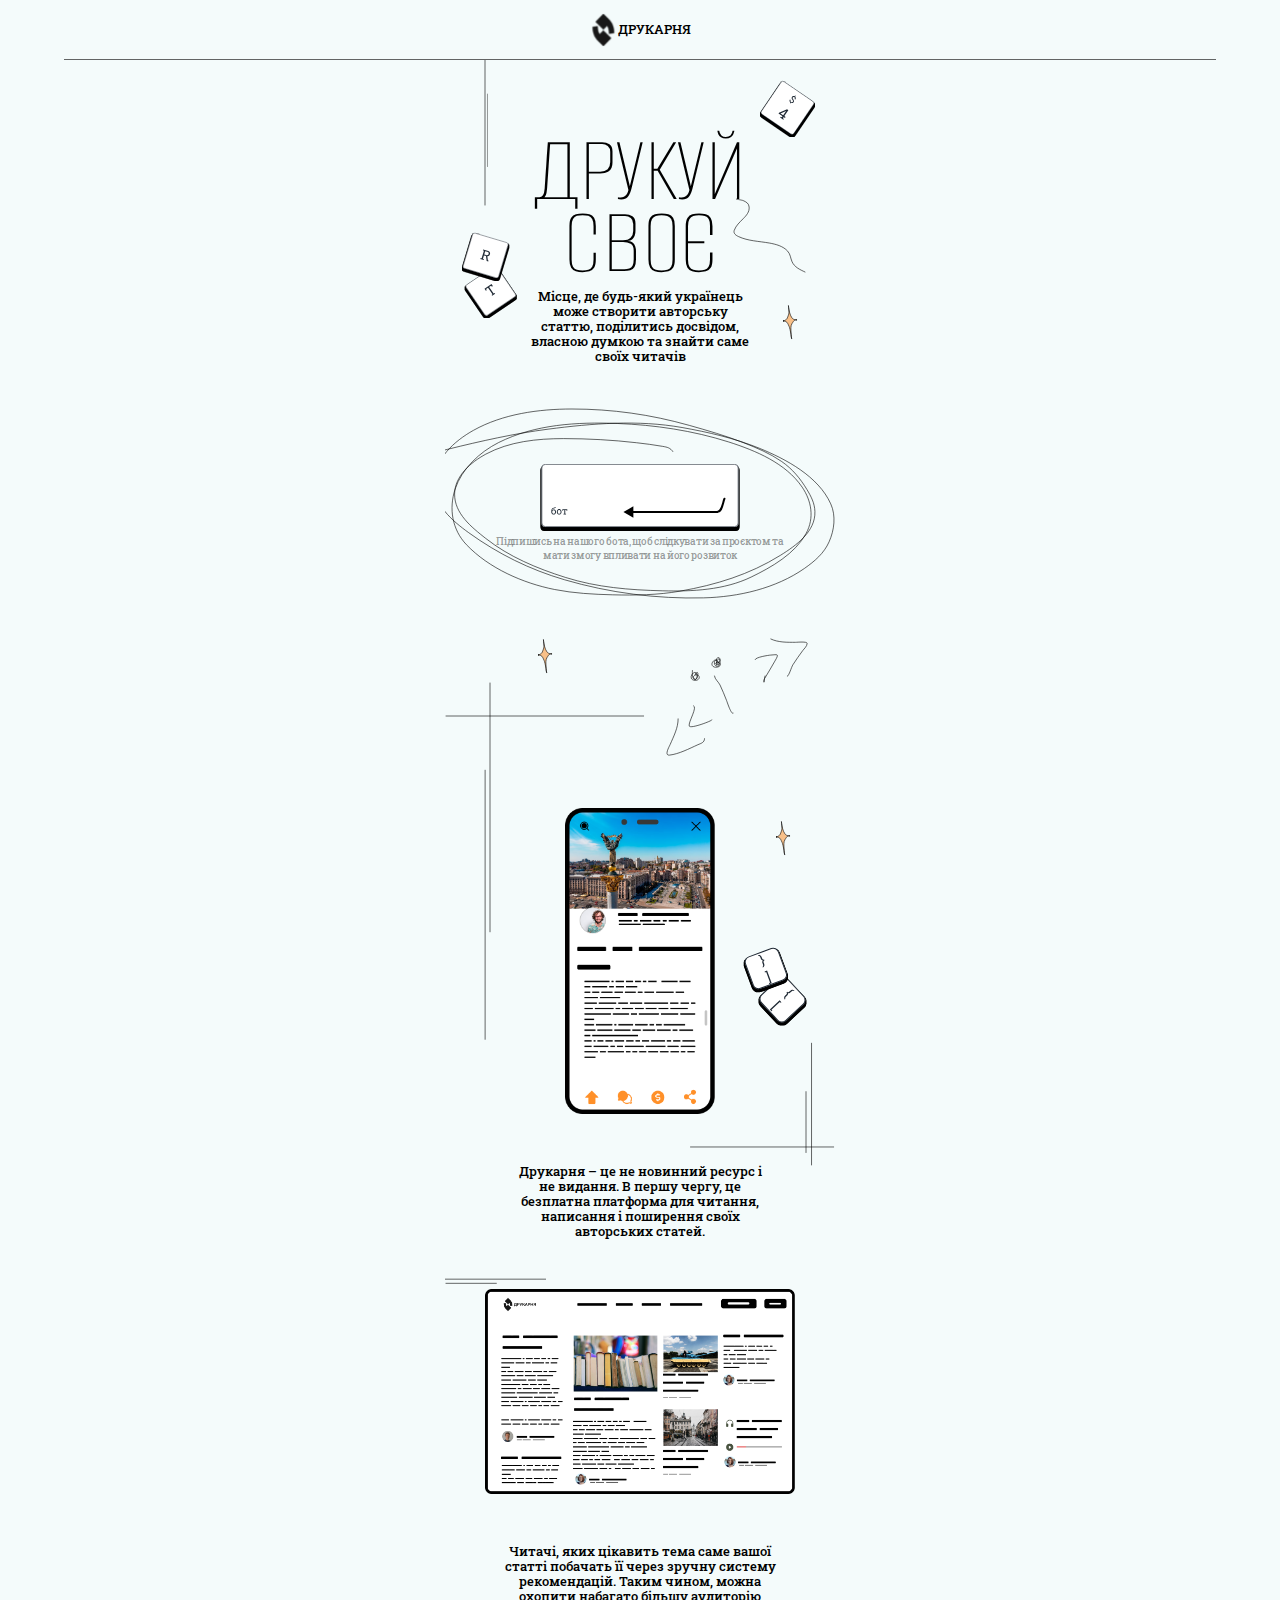
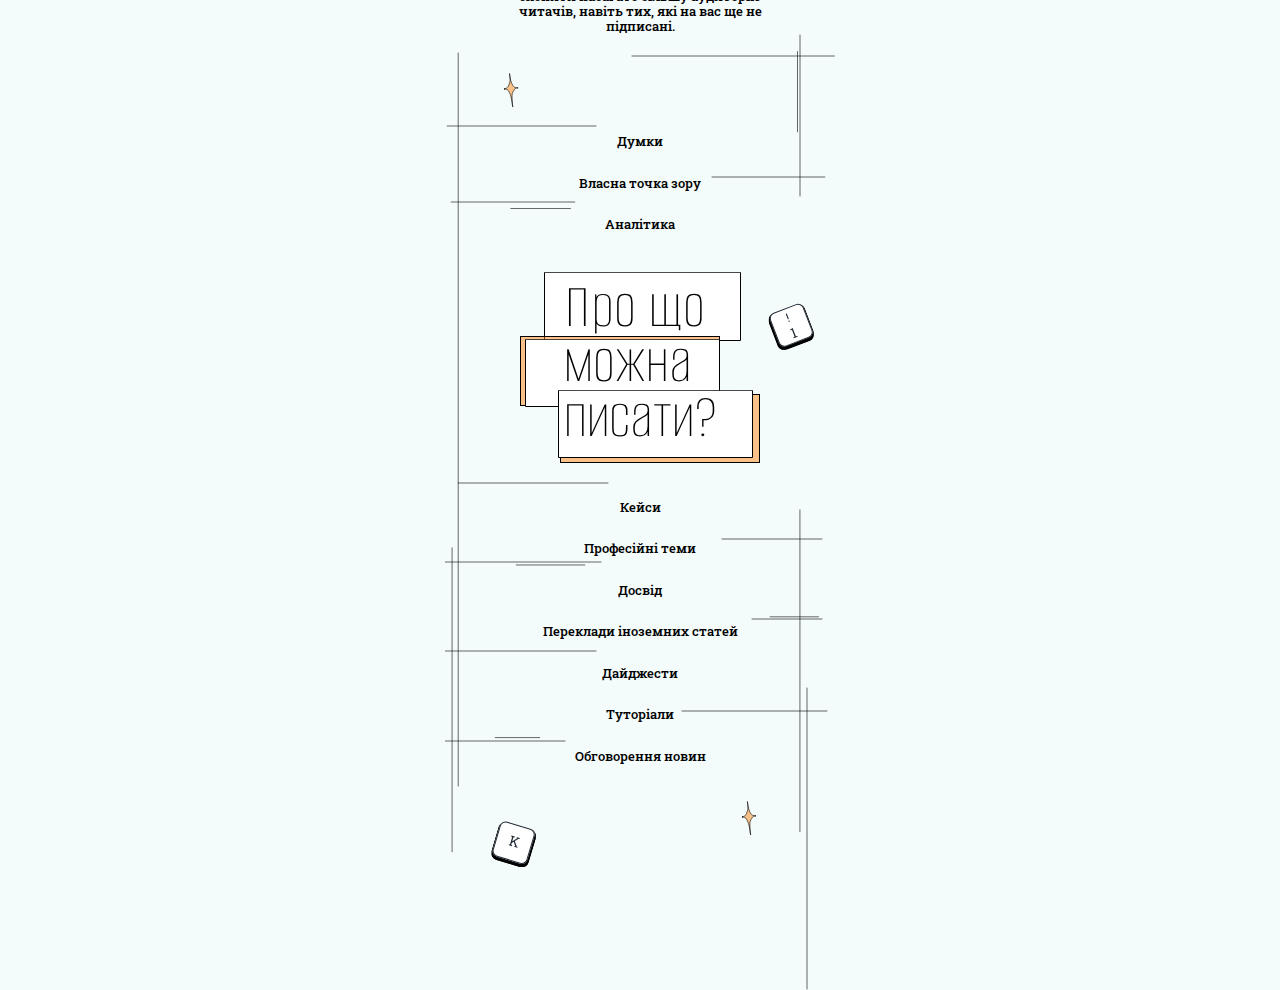
==== final.html @ 97d56ec8 "update 0.2" ====
<!DOCTYPE html>
<html lang="uk">

<head>
    <meta charset="utf-8">
    <title>Друкарня - Друкуй своє</title>
    <meta content="" name="description">
    <meta content="width=device-width, initial-scale=1, minimum-scale=1" name="viewport">

    <meta content="" property="og:title">
    <meta content="" property="og:type">
    <meta content="" property="og:url">
    <meta content="" property="og:image">

    <!--  <link rel="manifest" href="site.webmanifest">-->
    <link href="/img/logo%20trans.png" rel="apple-touch-icon">
    <link href="/img/logo%20trans.png" rel="icon" type="image/x-icon">
    <!-- Place favicon.ico in the root directory -->

    <link href="css/final.css" rel="stylesheet">
</head>
<body>
<header>
    <img alt="Лого" height="34" loading="eager" src="/img/logo%20tb%201.svg" width="29">
    <span>ДРУКАРНЯ</span>
</header>
<main>
    <div class="welcome">
        <div>
            <h1>ДРУКУЙ<br>СВОЄ</h1>
            <p class="welcome__text">Місце, де будь-який українець може створити авторську статтю, поділитись досвідом, власною думкою та
                знайти
                саме своїх
                читачів</p>
            <div class="welcome__bot">
                <a href="https://t.me/drukary_bot?start=update" tabindex="-1" target="_blank"><img alt="Переходь в нашого бота"
                                                                                                   loading="lazy"
                                                                                                   src="/img/mobile/Enter.svg"
                                                                                                   tabindex="0"></a>
                <span class="text_muted">Підпишись на нашого бота, щоб слідкувати за проєктом та мати змогу впливати на його розвиток</span>
            </div>
        </div>
    </div>
    <div class="preview">
        <div>
            <div class="preview__phone">
                <img alt="Приклад на мобільному телефоні" src="/img/mobile-exc.png">
                <p>Друкарня – це не новинний ресурс і не видання. В першу чергу, це безплатна платформа для читання, написання і поширення
                    своїх
                    авторських статей. </p>
            </div>
            <div class="preview__laptop">
                <img alt="Приклад на ноутбуці" src="/img/desktop.png">
                <p>Читачі, яких цікавить тема саме вашої статті побачать її через зручну систему рекомендацій. Таким чином, можна охопити
                    набагато більшу аудиторію читачів, навіть тих, які на вас ще не підписані.</p>
            </div>
        </div>
    </div>
    <div class="comparison">
        <div>
            <span>Думки</span>
            <span>Власна точка зору</span>
            <span>Аналітика</span>
            <h1>Про що можна писати?</h1>
            <span>Кейси</span>
            <span>Професійні теми</span>
            <span>Досвід</span>
            <span>Переклади іноземних статей</span>
            <span>Дайджести</span>
            <span>Туторіали</span>
            <span>Обговорення новин</span>
        </div>
    </div>
</main>
<script src="js/main.js"></script>
</body>
</html>
---- css/final.css ----
@import url("https://fonts.googleapis.com/css2?family=Alumni+Sans:wght@100&family=Nunito+Sans:wght@800&family=Roboto+Slab:wght@300;500;600;800&display=swap");
* {
  box-sizing: border-box;
  margin: 0;
  padding: 0;
}

header {
  align-items: center;
  border-bottom: 1px solid rgba(0, 0, 0, 0.6);
  display: flex;
  font-family: "Nunito Sans", sans-serif;
  font-size: 10px;
  height: 60px;
  justify-content: center;
  margin: 0 auto;
  width: 90%;
}

main {
  margin: 0 auto;
  max-width: 390px;
}

.text_muted {
  font-family: "Roboto Slab", serif;
  font-weight: 500;
  font-size: 10px;
  line-height: 14px;
  letter-spacing: -0.03em;
  color: rgba(0, 0, 0, 0.4);
  text-align: center;
}

h1 {
  font-family: "Alumni Sans", sans-serif;
  font-weight: 100;
  font-size: 96px;
  line-height: 72px;
  text-align: center;
}

p, span {
  font-size: 13px;
  line-height: 15px;
  font-weight: 500;
  font-family: "Roboto Slab", serif;
}

body {
  background-color: #F4FBFB;
  overflow-x: hidden;
}

.welcome {
  background: url("/img/mobile/background/Number.svg"), url("/img/mobile/background/Vector 7.svg"), url("/img/mobile/background/Group 24.svg"), url("/img/mobile/background/Group 55.svg"), url("/img/mobile/background/star.svg"), url("/img/mobile/background/Vector 49.svg");
  background-position: 94% 20px, 91% 138px, 10% -2%, 5% 35%, 90% 45%, 100% 90%;
  background-repeat: no-repeat;
  background-size: 14%, auto, auto, 14%, auto, auto;
  padding: 75px 20px;
  position: relative;
}
.welcome__text {
  margin: 10px auto 100px;
  text-align: center;
  width: max(220px, 30%);
}
.welcome__bot {
  align-items: center;
  display: flex;
  flex-direction: column;
  margin: auto;
  max-width: 300px;
}
.welcome__bot img {
  width: 200px;
}

.preview > div {
  display: flex;
  flex-direction: column;
}
.preview__phone {
  background: url("/img/mobile/background/Group 25.svg"), url("/img/mobile/background/Group 58.svg");
  background-position: left top, right top;
  background-repeat: no-repeat;
  padding: 170px 0 0;
}
.preview__phone p {
  margin: 50px auto 0;
  text-align: center;
  width: max(52%, 260px);
}
.preview__phone img {
  display: block;
  margin: 0 auto;
  width: 150px;
}
.preview__laptop {
  background: url("/img/mobile/background/Group 29.svg") no-repeat left 10%;
  padding-top: 50px;
}
.preview__laptop img {
  display: block;
  margin: 0 auto;
  width: 310px;
}
.preview__laptop p {
  margin: 50px auto 0;
  text-align: center;
  width: max(60%, 300px);
}

.comparison {
  background: url("/img/mobile/background/Group 61-2.svg") no-repeat right 4%, url("/img/mobile/background/Group 62.svg") no-repeat -7% 13%;
  padding-top: 100px;
}
.comparison > div {
  align-items: center;
  background: url("/img/mobile/background/Group 31.svg") no-repeat center 138px;
  display: flex;
  flex-direction: column;
  justify-content: center;
  margin: 0 auto;
  padding-bottom: 200px;
}
.comparison h1 {
  font-size: 64px;
  line-height: 55px;
  margin: 20px 0 56px;
  text-align: left;
  width: min-content;
}
.comparison span {
  margin-bottom: 26.5px;
}

.faq {
  display: flex;
  margin: 15px auto;
}
.faq img {
  margin-right: 10px;
}
.faq p:first-child {
  font-weight: bold;
  margin-bottom: 5px;
  text-align: left;
}
.faq p:last-child {
  font-size: 10px;
  font-style: italic;
  font-weight: lighter;
  text-align: left;
}

.accordion-header {
  background: white;
  border-left: 1px solid black;
  border-right: 1px solid black;
  border-top: 1px solid black;
  display: flex;
  justify-content: space-around;
  padding: 10px;
}
.accordion-header img {
  width: 20px;
}

.accordion-item {
  background: #ffffff;
  border-left: rgb(0, 0, 0) 1px solid;
  border-right: rgb(0, 0, 0) 1px solid;
  border-top: rgb(0, 0, 0) 1px solid;
}
.accordion-item:last-of-type {
  border-bottom: rgb(0, 0, 0) 1px solid;
}
.accordion-item .accordion-title {
  align-items: center;
  cursor: pointer;
  display: flex;
  padding: 10px;
}
.accordion-item .accordion-title img {
  float: right;
  height: 8px;
  transition: all 0.2s ease;
}
.accordion-item .accordion-title p {
  font-weight: 500;
}
.accordion-item .accordion-content {
  display: flex;
  max-height: 0;
  overflow: hidden;
  transition: max-height 0.3s ease-in;
}
.accordion-item .accordion-content ol, .accordion-item .accordion-content ul {
  margin: 0;
  padding-left: 20px;
}
.accordion-item .accordion-content ol li, .accordion-item .accordion-content ul li {
  font-size: 13px;
  line-height: 15px;
  font-weight: 500;
  font-family: "Roboto Slab", serif;
  text-align: left;
}
.accordion-item .accordion-content div:last-child {
  background: rgba(255, 194, 210, 0.5);
  border-left: grey solid 1px;
}
.accordion-item .accordion-content div:first-child {
  background: rgba(210, 255, 216, 0.51);
  border-right: grey solid 1px;
}
.accordion-item .accordion-content p {
  text-align: left;
}
.accordion-item .accordion-content div {
  padding: 7px;
  width: 50%;
  word-break: break-word;
}

.fon {
  position: absolute;
  user-select: none;
  z-index: -1000;
}
.fon.fon1 {
  left: 40%;
  top: 60%;
  transform: translateX(-50%);
  width: 500px;
}

@media only screen and (min-width: 1440px) {
  h1 {
    font-family: "Alumni Sans", sans-serif;
    font-weight: 100;
    font-size: 196px;
    line-height: 140px;
    text-align: center;
  }
  p, span {
    font-size: 14px;
    line-height: 16px;
    font-weight: 500;
    font-family: "Roboto Slab", serif;
  }
  .text_muted {
    font-family: "Roboto Slab", serif;
    font-weight: 500;
    font-size: 12px;
    line-height: 16px;
    color: rgba(0, 0, 0, 0.4);
    text-align: center;
  }
  main {
    max-width: 1920px;
    padding: 0;
  }
  .welcome {
    background: url("/img/mobile/background/Number.svg"), url("/img/desktop/background/Group 56.svg"), url("/img/desktop/background/Group 57.svg");
    background-position: 94% 284px, 0 -30px, right 85%;
    background-repeat: no-repeat;
    background-size: auto;
    padding: 85px 20px;
  }
  .welcome div:first-child {
    background: url("/img/desktop/background/Vector 7.svg"), url("/img/desktop/background/Vector 49(1).svg");
    background-position: 75.5% 127px, 44% 373px;
    background-repeat: no-repeat;
    margin: 0 auto;
    padding-bottom: 110px;
    width: 1440px;
  }
  .welcome__bot {
    max-width: 350px;
  }
  .welcome__bot img {
    width: 300px;
  }
  .preview > div {
    flex-direction: row;
    margin: 0 auto;
    width: 1440px;
  }
  .preview__phone {
    background: url("/img/desktop/background/Group 59.svg") no-repeat left top;
    flex: 1;
    padding: 0 0 200px;
  }
  .preview__phone p {
    margin: 50px 0 0 95px;
  }
  .preview__phone img {
    margin: 180px 0 90px 185px;
    width: 210px;
  }
  .preview__laptop {
    background: url("/img/desktop/background/Group 60.svg") no-repeat 100% 100%;
    display: flex;
    flex: 1;
    flex-direction: column-reverse;
    justify-content: start;
  }
  .preview__laptop img {
    margin: 0 40px;
    padding-top: 165px;
    width: 560px;
  }
  .preview__laptop p {
    margin: 0 0 0 100px;
    padding-top: 140px;
  }
  .comparison {
    background: url("/img/desktop/background/Group 61(5).svg") no-repeat left bottom, url("/img/desktop/background/Group 61-3.svg") no-repeat right bottom;
    margin-bottom: 10px;
    padding-top: 100px;
  }
  .comparison > div {
    background: url("/img/desktop/background/Group 61(2).svg") no-repeat center top;
    margin: 0 auto;
    max-width: 1440px;
    padding-bottom: 336px;
    position: relative;
  }
  .comparison h1 {
    font-size: 150px;
    line-height: 105px;
    margin: 140px 0 0 55px;
  }
  .comparison span {
    font-size: 16px;
    position: absolute;
  }
  .comparison span:nth-of-type(1) {
    left: 144px;
    top: 103px;
  }
  .comparison span:nth-of-type(2) {
    left: 1233px;
    top: 290px;
  }
  .comparison span:nth-of-type(3) {
    left: 116px;
    top: 307px;
  }
  .comparison span:nth-of-type(4) {
    left: 755px;
    top: -49px;
  }
  .comparison span:nth-of-type(5) {
    left: 256px;
    top: 552px;
  }
  .comparison span:nth-of-type(6) {
    left: 1195px;
    top: 552px;
  }
  .comparison span:nth-of-type(7) {
    left: 1064px;
    top: 6px;
  }
  .comparison span:nth-of-type(8) {
    left: 394px;
    top: 704px;
  }
  .comparison span:nth-of-type(9) {
    left: 392px;
    top: 67px;
  }
  .comparison span:nth-of-type(10) {
    left: 802px;
    top: 695px;
  }
}

/*# sourceMappingURL=final.css.map */
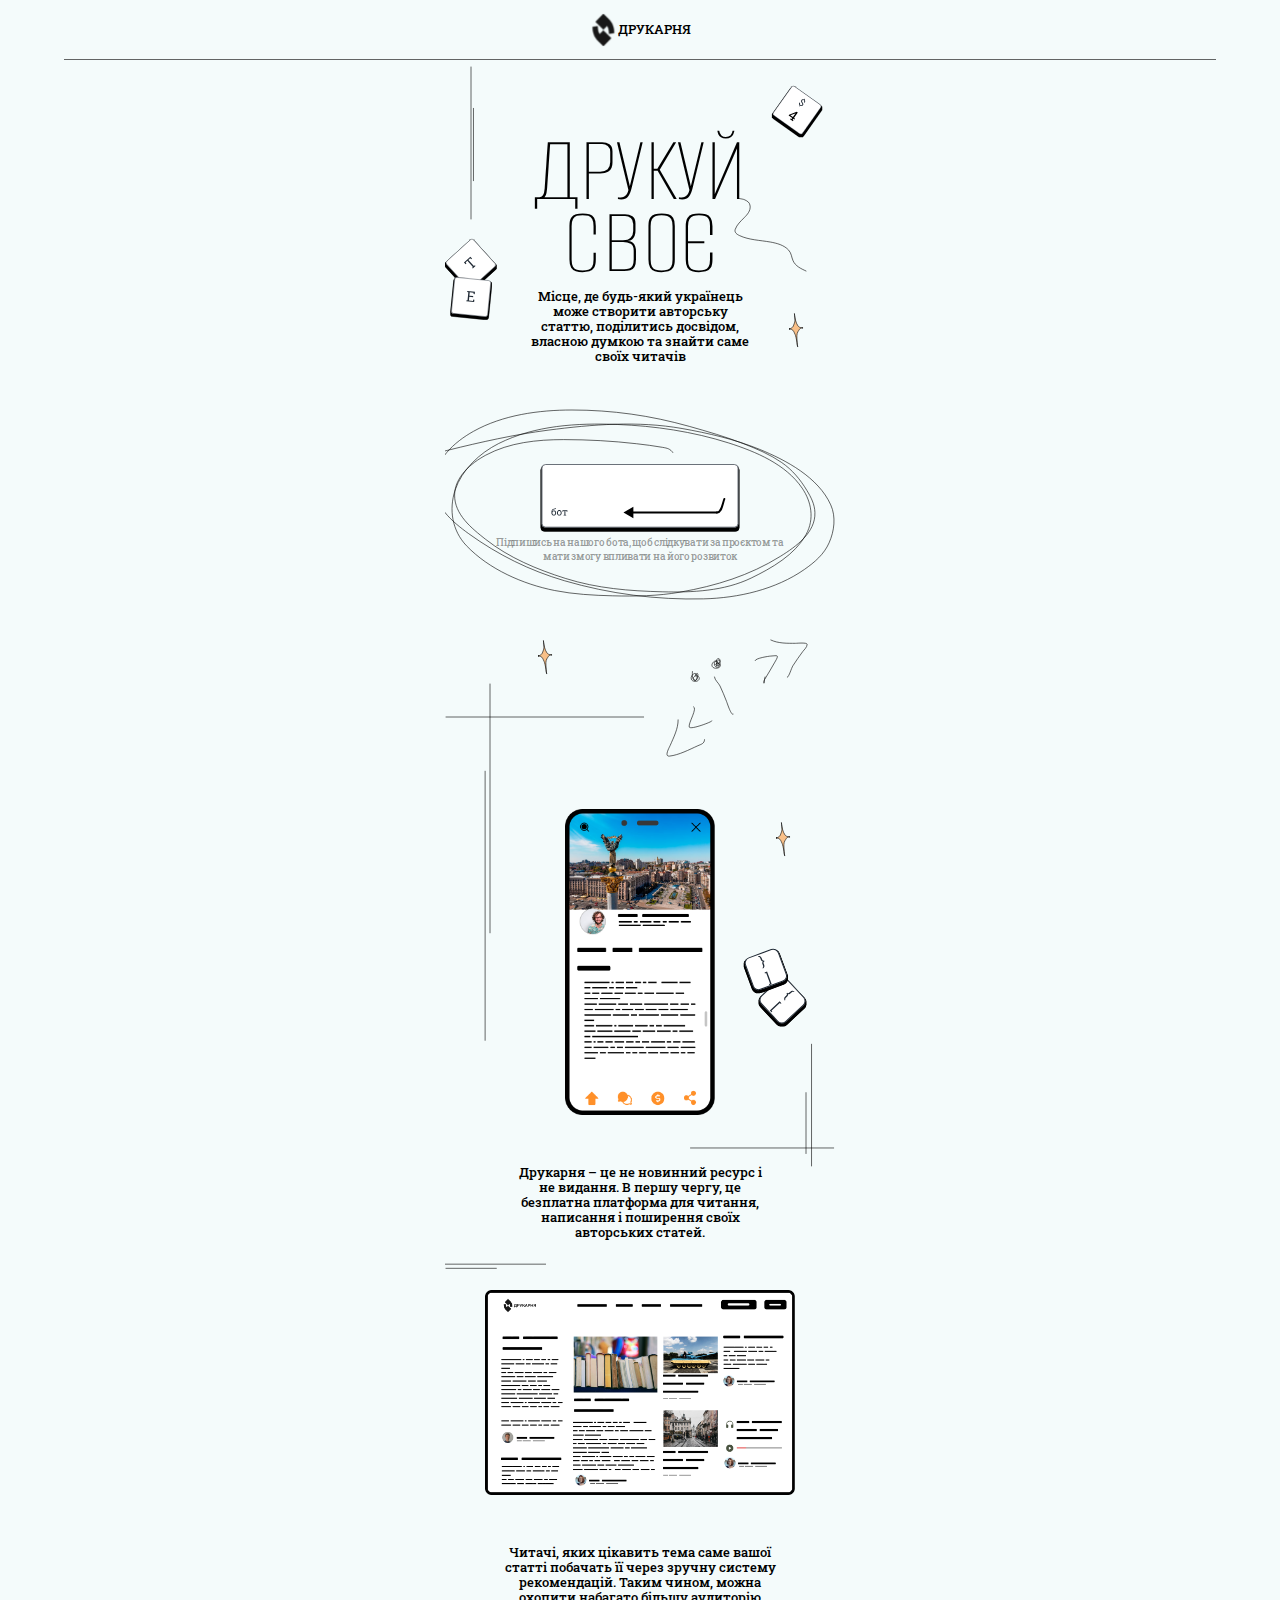
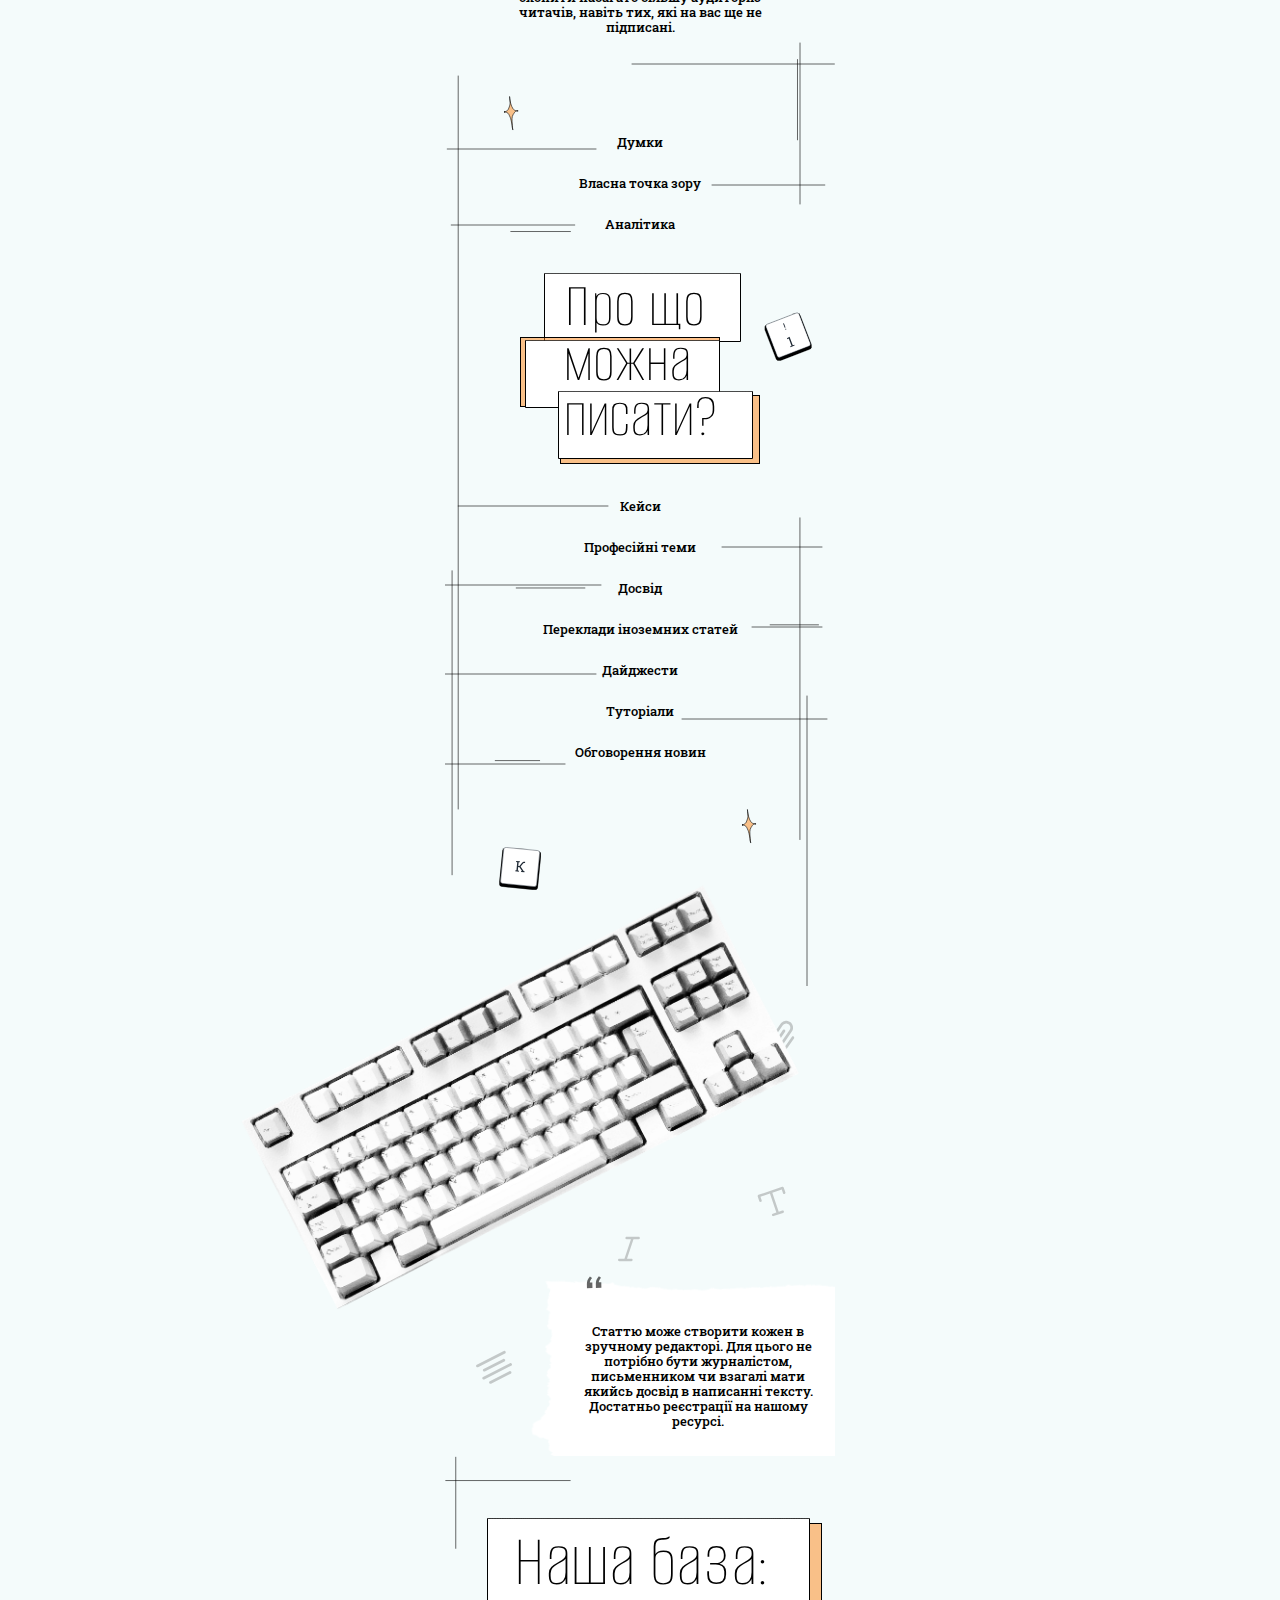
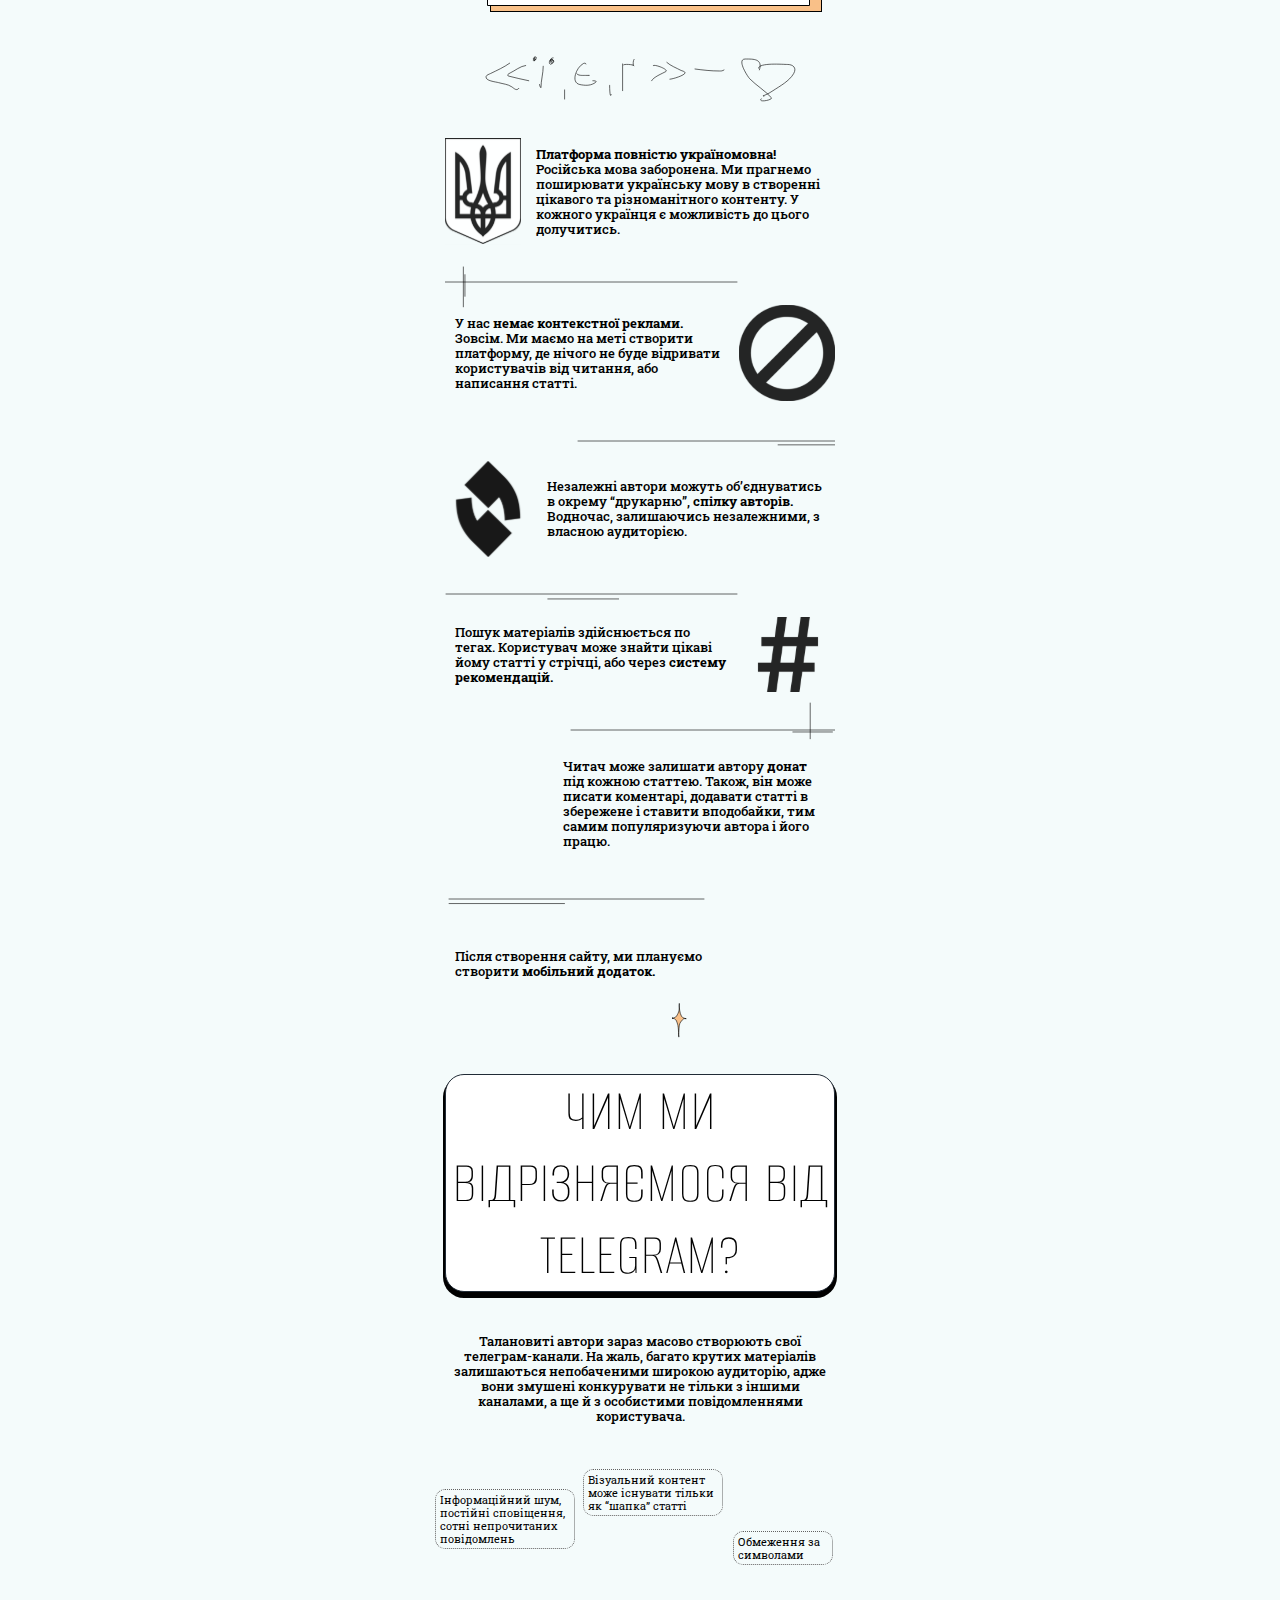
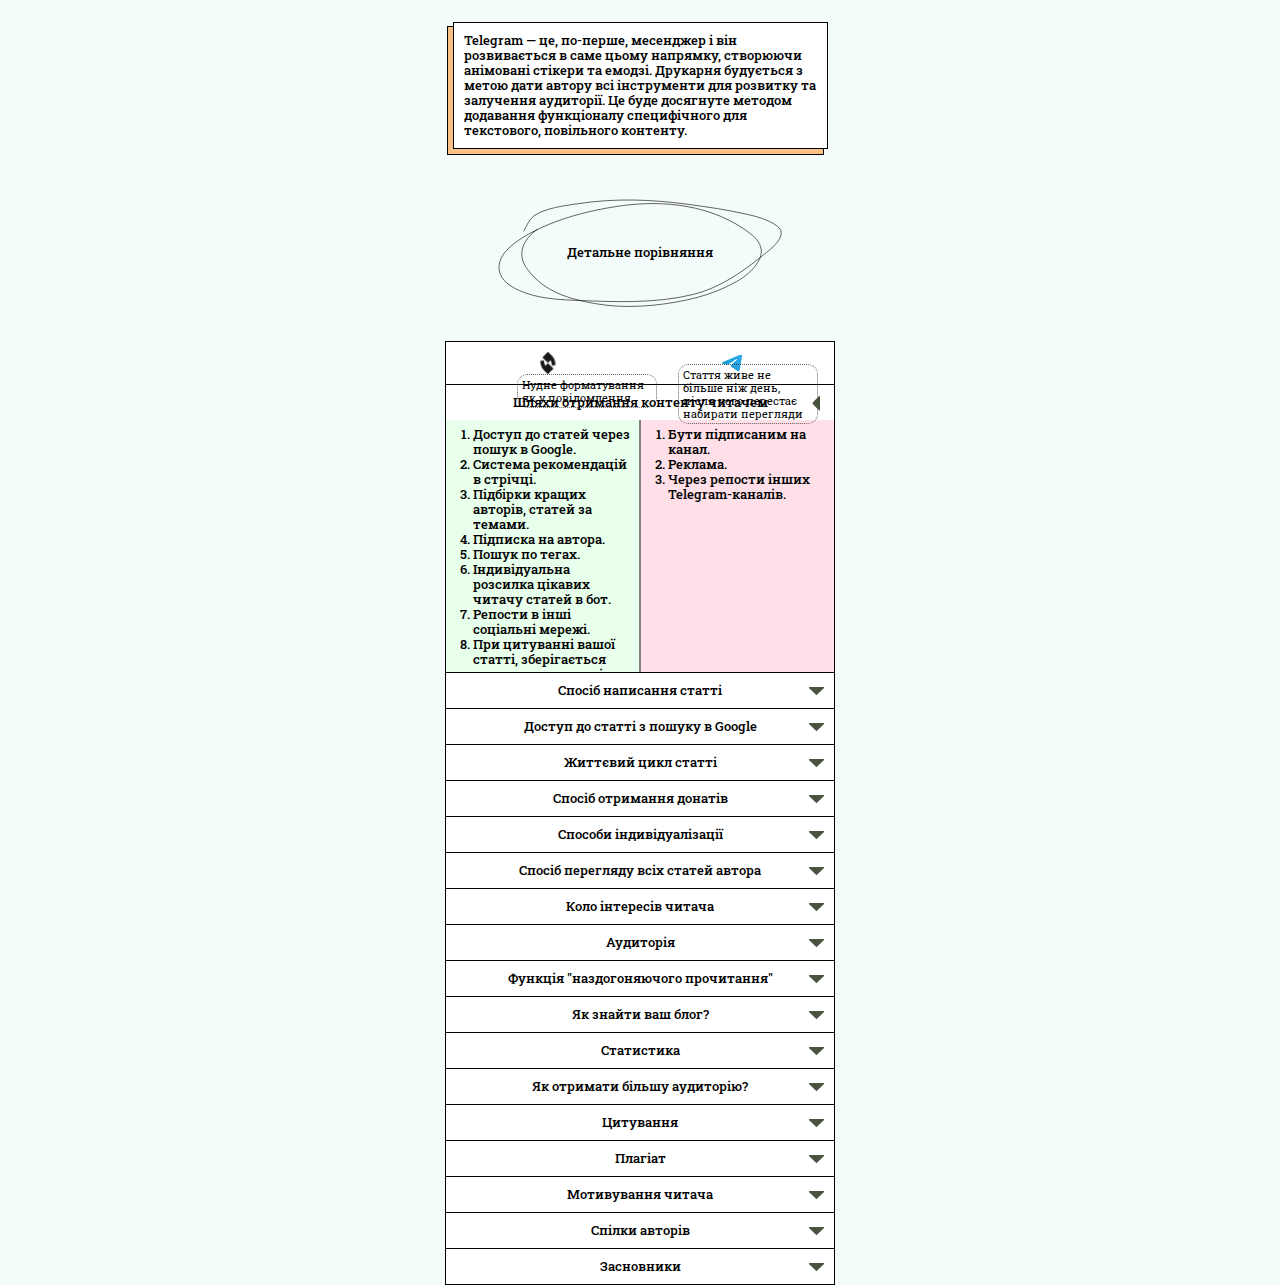
==== commit 437452ff: "update 0.3" ====
--- a/final.html
+++ b/final.html
@@ -35,7 +35,7 @@
             <div class="welcome__bot">
                 <a href="https://t.me/drukary_bot?start=update" tabindex="-1" target="_blank"><img alt="Переходь в нашого бота"
                                                                                                    loading="lazy"
-                                                                                                   src="/img/mobile/Enter.svg"
+                                                                                                   src="/img/Enter.svg"
                                                                                                    tabindex="0"></a>
                 <span class="text_muted">Підпишись на нашого бота, щоб слідкувати за проєктом та мати змогу впливати на його розвиток</span>
             </div>
@@ -71,6 +71,360 @@
             <span>Обговорення новин</span>
         </div>
     </div>
+    <div class="klava">
+        <div>
+            <img alt="Клавіатура анімація" src="/img/klava.png">
+            <p>Статтю може створити кожен в зручному редакторі.
+                Для цього не потрібно бути журналістом, письменником чи взагалі мати якийсь
+                досвід в написанні тексту.
+                Достатньо реєстрації на нашому ресурсі.</p>
+        </div>
+    </div>
+    <div class="baza">
+        <div>
+            <h1>Наша база:</h1>
+            <div class="baza__values">
+                <div class="baza__point">
+                    <img alt="Герб" height="107" loading="lazy" src="img/mobile/gerb.svg" width="76">
+                    <p><strong>Платформа повністю україномовна!</strong> Російська мова заборонена.
+                        Ми прагнемо поширювати українську мову в створенні цікавого та
+                        різноманітного
+                        контенту.
+                        У кожного українця є можливість до цього долучитись.</p></div>
+                <div class="baza__point"><img alt="Блок" height="96" loading="lazy" src="img/mobile/img_572404%202.svg" width="96">
+                    <p>У нас <strong>немає контекстної реклами.</strong> Зовсім.
+                        Ми маємо на меті створити платформу, де нічого не буде відривати
+                        користувачів від
+                        читання, або написання статті.
+                    </p></div>
+                <div class="baza__point"><img alt="Лого" height="96" loading="lazy" src="img/logo%20tb%201.svg" width="96">
+                    <p>Незалежні автори можуть об’єднуватись в окрему “друкарню”, <strong>спілку авторів.</strong> Водночас, залишаючись
+                        незалежними,
+                        з власною
+                        аудиторією.</p></div>
+                <div class="baza__point"><img alt="Блок" height="75" loading="lazy" src="img/mobile/1200px-Hash-transbg%202.svg" width="94">
+                    <p>Пошук матеріалів здійснюється по тегах. Користувач може знайти цікаві йому статті у стрічці, або через <strong>систему
+                        рекомендацій.</strong></p></div>
+                <div class="baza__point"><img alt="Лого" height="103" loading="lazy" src="img/mobile/2555580%202.svg" width="103">
+                    <p>Читач може залишати автору <strong>донат</strong> під кожною статтею.
+                        Також, він може писати коментарі, додавати статті в
+                        збережене і ставити вподобайки, тим самим популяризуючи автора і його працю.</p>
+                </div>
+                <div class="baza__point"><img alt="" height="98" loading="lazy" src="img/mobile/free-mobile-phone-icon-2642-thumb%202.svg"
+                                              width="99">
+                    <p>Після створення сайту, ми плануємо створити <strong>мобільний додаток.</strong></p>
+                </div>
+            </div>
+
+        </div>
+    </div>
+    <div class="comparison-tg">
+        <div>
+            <h1>ЧИМ МИ ВІДРІЗНЯЄМОСЯ ВІД TELEGRAM?</h1>
+            <p>Талановиті автори зараз масово створюють свої телеграм-канали.
+                На жаль, багато крутих матеріалів залишаються непобаченими
+                широкою аудиторію, адже вони змушені конкурувати не тільки з іншими каналами, а ще й з особистими повідомленнями
+                користувача.</p>
+            <div class="comparison-tg__img">
+                <span>Інформаційний шум, постійні сповіщення, сотні непрочитаних повідомлень</span>
+                <span>Візуальний контент може існувати тільки як “шапка” статті</span>
+                <span>Обмеження за символами</span>
+                <span>Стаття живе не більше ніж день, після чого перестає набирати перегляди</span>
+                <span>Нудне форматування як у повідомлення</span>
+                <img alt="Зрівняння" loading="lazy" src="/img/compare.png">
+            </div>
+            <div class="comparison-tg__summary">
+                <p>Telegram — це, по-перше, месенджер і він розвивається в саме цьому напрямку, створюючи анімовані стікери та емодзі.
+                    Друкарня будується з метою дати автору всі інструменти для розвитку та залучення аудиторії.
+                    Це буде досягнуте методом додавання функціоналу специфічного для текстового, повільного контенту.</p>
+            </div>
+        </div>
+    </div>
+    <div class="comparison-accordion">
+        <div>
+            <p>Детальне порівняння</p>
+            <div>
+                <div class="accordion-header">
+                    <img alt="Лого" src="img/logo%20tb%201.svg">
+                    <img alt="Лого" src="img/Artboard.svg">
+                </div>
+                <div id="accordion-container">
+                    <div class="accordion-item">
+                        <div class="accordion-title">
+                            <p>Шляхи отримання контенту читачем</p>
+                            <img src="img/Vector.svg">
+                        </div>
+                        <div class="accordion-content">
+                            <div>
+                                <ol>
+                                    <li>Доступ до статей через пошук в Google.</li>
+                                    <li>Система рекомендацій в стрічці.</li>
+                                    <li>Підбірки кращих авторів, статей за темами.</li>
+                                    <li>Підписка на автора.</li>
+                                    <li>Пошук по тегах.</li>
+                                    <li>Індивідуальна розсилка цікавих читачу статей в бот.</li>
+                                    <li>Репости в інші соціальні мережі.</li>
+                                    <li>При цитуванні вашої статті, зберігається посилання на оригінал.</li>
+                                </ol>
+                            </div>
+                            <div>
+                                <ol>
+                                    <li>Бути підписаним на канал.</li>
+                                    <li>Реклама.</li>
+                                    <li>Через репости інших Telegram-каналів.</li>
+                                </ol>
+                            </div>
+                        </div>
+                    </div>
+                    <div class="accordion-item">
+                        <div class="accordion-title">
+                            <p>Спосіб написання статті</p>
+                            <img src="img/Vector.svg">
+                        </div>
+                        <div class="accordion-content">
+                            <div><p>Повнофункціональний редактор тексту з ручним інтерфейсом.</p></div>
+                            <div>
+                                <ol>
+                                    <li>Написання звичайного довгого повідомлення з дуже бідним форматуванням.</li>
+                                    <li>Стаття в Telegraph як окрема сторінка<br><br>*збирає набагато менше переглядів ніж звичайний пост.
+                                    </li>
+                                </ol>
+                            </div>
+                        </div>
+                    </div>
+                    <div class="accordion-item">
+                        <div class="accordion-title">
+                            <p>Доступ до статті з пошуку в Google</p>
+                            <img src="img/Vector.svg">
+                        </div>
+                        <div class="accordion-content">
+                            <div><p>Кожна стаття в Друкарні ранжується в пошуку Google та має всі необхідні метатеги для пошукових
+                                роботів.</p>
+                            </div>
+                            <div><p>Telegram не ранжує пости в Google.</p></div>
+                        </div>
+                    </div>
+                    <div class="accordion-item">
+                        <div class="accordion-title">
+                            <p>Життєвий цикл статті</p>
+                            <img src="img/Vector.svg">
+                        </div>
+                        <div class="accordion-content">
+                            <div>
+                                <ol>
+                                    <li>Стаття викладена.</li>
+                                    <li>Вона рівномірно набирає перегляди протягом кількох тижнів.</li>
+                                    <li>Продовжує існувати через внутрішній пошук та рекомендації.</li>
+                                    <li>Навіть через роки стаття буде видаватись в пошуку Google, тобто жити ВІЧНО!!!!!!!!!!!!!!111111!!
+                                    </li>
+                                </ol>
+                            </div>
+                            <div>
+                                <ol>
+                                    <li>Пост викладено.</li>
+                                    <li>Швидко набирає перегляди.</li>
+                                    <li>Через кілька днів пост стає майже не видимим для читача (тобто вмирає 💀).</li>
+                                </ol>
+                            </div>
+                        </div>
+                    </div>
+                    <div class="accordion-item">
+                        <div class="accordion-title">
+                            <p>Спосіб отримання донатів</p>
+                            <img src="img/Vector.svg">
+                        </div>
+                        <div class="accordion-content">
+                            <div><p>Під кожною статтею та профілем авторів є кнопка “винагороди”.</p></div>
+                            <div><p>Немає вбудованого функціонала для отримання донатів від аудиторії.</p></div>
+                        </div>
+                    </div>
+                    <div class="accordion-item">
+                        <div class="accordion-title">
+                            <p>Способи індивідуалізації</p>
+                            <img src="img/Vector.svg">
+                        </div>
+                        <div class="accordion-content">
+                            <div><p>Окрема сторінка-профіль, де можна поділитись детальною інформацією про себе.</p>
+                            </div>
+                            <div>
+                                <ul>
+                                    <li>Назва каналу іменем автора.</li>
+                                    <li>255 символів опису.</li>
+                                    <li>Маленька фотографія.</li>
+                                </ul>
+                            </div>
+                        </div>
+                    </div>
+                    <div class="accordion-item">
+                        <div class="accordion-title">
+                            <p>Спосіб перегляду всіх статей автора</p>
+                            <img src="img/Vector.svg">
+                        </div>
+                        <div class="accordion-content">
+                            <div><p>Зручний список заголовків статей на сторінці самого автора в хронологічному порядку</p>
+                            </div>
+                            <div>
+                                <ul>
+                                    <li>Довго скролити вверх</li>
+                                    <li>Пошук за ключовими словами (якщо ти знаєш ці слова)</li>
+                                </ul>
+                            </div>
+                        </div>
+                    </div>
+                    <div class="accordion-item">
+                        <div class="accordion-title">
+                            <p>Коло інтересів читача</p>
+                            <img src="img/Vector.svg">
+                        </div>
+                        <div class="accordion-content">
+                            <div><p>Читач може бути підписаний на необмежену кількість тем чи авторів.
+                                Нема причин відключати сповіщення на нову статтю (бо нема спаму), або відписатись від цікавого
+                                матеріалу.</p>
+                            </div>
+                            <div><p>Лімітована кількість каналів змішаних з особистими повідомленнями, що змушує людину вимикати сповіщення
+                                з телеграм-каналів.</p></div>
+                        </div>
+                    </div>
+                    <div class="accordion-item">
+                        <div class="accordion-title">
+                            <p>Аудиторія</p>
+                            <img src="img/Vector.svg">
+                        </div>
+                        <div class="accordion-content">
+                            <div><p>Аудиторія, що звикла читати об’ємні матеріали.</p>
+                            </div>
+                            <div><p>Аудиторія, що звикла до швидкого і стислого споживання контенту.</p></div>
+                        </div>
+                    </div>
+                    <div class="accordion-item">
+                        <div class="accordion-title">
+                            <p>Функція "наздогоняючого прочитання"</p>
+                            <img src="img/Vector.svg">
+                        </div>
+                        <div class="accordion-content">
+                            <div><p>Стаття може неодноразово траплятися читачу у рекомендаціях продовж місяців після написання, доки читач
+                                не
+                                відкриє статтю</p>
+                            </div>
+                            <div><p class="d-flex align-end">Після того як стаття була показана читачу, вона ніколи не попадеться йому
+                                знову,
+                                навіть після
+                                натискання
+                                кнопки швидкого скролу
+                                <img height="40" src="/img/Group%2014.svg" width="40"></p></div>
+                        </div>
+                    </div>
+                    <div class="accordion-item">
+                        <div class="accordion-title">
+                            <p>Як знайти ваш блог?</p>
+                            <img src="img/Vector.svg">
+                        </div>
+                        <div class="accordion-content">
+                            <div><p>Зручний пошук за заголовками, категорією, авторами та система рекомендацій.</p>
+                            </div>
+                            <div><p>Немає пошуку за тематиками каналів.
+                                Треба знати назву, юзернейм, або мати пряме посилання (через рекламу, сарафанне радіо)</p></div>
+                        </div>
+                    </div>
+                    <div class="accordion-item">
+                        <div class="accordion-title">
+                            <p>Статистика</p>
+                            <img src="img/Vector.svg">
+                        </div>
+                        <div class="accordion-content">
+                            <div><p>Статистика по блогу загалом плюс</p>
+                                <ul>
+                                    <li>Час прочитання статті</li>
+                                    <li>Кількість нових підписників з конкретної статті</li>
+                                    <li>Джерела трафіку</li>
+                                    <li>Інтереси аудиторії</li>
+
+                                </ul>
+                            </div>
+                            <div><p>Має загальну статистику всього каналу</p></div>
+                        </div>
+                    </div>
+                    <div class="accordion-item">
+                        <div class="accordion-title">
+                            <p>Як отримати більшу аудиторію?</p>
+                            <img src="img/Vector.svg">
+                        </div>
+                        <div class="accordion-content">
+                            <div><p>Писати нові, цікаві статті, можливо тестувати різни теми.
+                                Друкарня сама двигає вашу статтю (реклама і сарафанне радіо не є обов’язковими)</p>
+                            </div>
+                            <div><p>Тільки реклама і сарафанне радіо</p></div>
+                        </div>
+                    </div>
+                    <div class="accordion-item">
+                        <div class="accordion-title">
+                            <p>Цитування</p>
+                            <img src="img/Vector.svg">
+                        </div>
+                        <div class="accordion-content">
+                            <div><p>Можна виділити окремі тези, речення і поширити (з посиланням) до себе в соціальні мережі або у свою
+                                власну
+                                статтю.</p>
+                            </div>
+                            <div><p>Можливий тільки репост всієї статті або посилання на пост.</p></div>
+                        </div>
+                    </div>
+                    <div class="accordion-item">
+                        <div class="accordion-title">
+                            <p>Плагіат</p>
+                            <img src="img/Vector.svg">
+                        </div>
+                        <div class="accordion-content">
+                            <div><p>Дотримування акторського права. Те, що написали ви, належить вам і не може бути скопійоване.</p>
+                            </div>
+                            <div><p>В телеграмі нема фактичного захисту авторських прав.</p></div>
+                        </div>
+                    </div>
+                    <div class="accordion-item">
+                        <div class="accordion-title">
+                            <p>Мотивування читача</p>
+                            <img src="img/Vector.svg">
+                        </div>
+                        <div class="accordion-content">
+                            <div><p>Гейміфікація процесу читання мотивує читати більше та частіше (приклад вдалої гейміфікації - нагороди
+                                Monobank).</p>
+                            </div>
+                            <div><p>Немає ніякої системи, окрім сповіщень та кількість непрочитаних повідомлень, що може дратувати та
+                                мотивує
+                                тільки до очищення чатів.</p></div>
+                        </div>
+                    </div>
+                    <div class="accordion-item">
+                        <div class="accordion-title">
+                            <p>Спілки авторів</p>
+                            <img src="img/Vector.svg">
+                        </div>
+                        <div class="accordion-content">
+                            <div><p>Незалежні автори можуть об’єднатися в окрему “друкарню” (спілку), при цьому залишаючись незалежними з
+                                власною аудиторією + аудиторія самої спілки.</p>
+                            </div>
+                            <div><p>Можливість зробити декілька адмінів на каналі, але аудиторія єдина, тож адмін втрачає аудиторію, якщо
+                                перестає працювати
+                                на каналі</p></div>
+                        </div>
+                    </div>
+                    <div class="accordion-item">
+                        <div class="accordion-title">
+                            <p>Засновники</p>
+                            <img loading="lazy" src="img/Vector.svg">
+                        </div>
+                        <div class="accordion-content">
+                            <div><p>Два українця народжених на Черкащині та Харківщині. Наше відношення до рф — презирство та зневага.</p>
+                            </div>
+                            <div><p>37-річна людина народжена в петербурзі російської федерації. Його відносини з фсб все ще під
+                                питанням.</p>
+                            </div>
+                        </div>
+                    </div>
+                </div>
+            </div>
+        </div>
+    </div>
 </main>
 <script src="js/main.js"></script>
 </body>
--- a/css/final.css
+++ b/css/final.css
@@ -53,10 +53,10 @@
 }
 
 .welcome {
-  background: url("/img/mobile/background/Number.svg"), url("/img/mobile/background/Vector 7.svg"), url("/img/mobile/background/Group 24.svg"), url("/img/mobile/background/Group 55.svg"), url("/img/mobile/background/star.svg"), url("/img/mobile/background/Vector 49.svg");
-  background-position: 94% 20px, 91% 138px, 10% -2%, 5% 35%, 90% 45%, 100% 90%;
+  background: url("/img/mobile/background/Group 68.svg"), url("/img/mobile/background/Group 69.svg"), url("/img/mobile/background/Vector 49.svg");
+  background-position: 0% 2%, 96% 8%, 100% 90%;
   background-repeat: no-repeat;
-  background-size: 14%, auto, auto, 14%, auto, auto;
+  background-size: auto;
   padding: 75px 20px;
   position: relative;
 }
@@ -97,7 +97,7 @@
   width: 150px;
 }
 .preview__laptop {
-  background: url("/img/mobile/background/Group 29.svg") no-repeat left 10%;
+  background: url("/img/mobile/background/Group 29.svg") no-repeat left 6%;
   padding-top: 50px;
 }
 .preview__laptop img {
@@ -112,7 +112,7 @@
 }
 
 .comparison {
-  background: url("/img/mobile/background/Group 61-2.svg") no-repeat right 4%, url("/img/mobile/background/Group 62.svg") no-repeat -7% 13%;
+  background: url("/img/mobile/background/Group 61.svg") no-repeat right 7px, url("/img/mobile/background/Group 62.svg") no-repeat -7% 30%;
   padding-top: 100px;
 }
 .comparison > div {
@@ -132,7 +132,150 @@
   width: min-content;
 }
 .comparison span {
-  margin-bottom: 26.5px;
+  margin-bottom: 26px;
+}
+
+.klava {
+  background: url("/img/mobile/background/Group 73.svg");
+  background-position: -50px top;
+  background-repeat: no-repeat;
+  position: relative;
+}
+.klava img {
+  transform: translate(-239px, -115px);
+  width: 600px;
+}
+.klava p {
+  position: absolute;
+  right: 18px;
+  text-align: center;
+  top: 72%;
+  width: 238px;
+}
+
+.baza {
+  background: url("/img/mobile/background/Group 75.svg") top left no-repeat;
+}
+.baza > div {
+  background: url("/img/Group 39.svg"), url("/img/mobile/background/Group 751.svg");
+  background-position: center 200px, center 410px;
+  background-repeat: no-repeat;
+  padding-bottom: 1px;
+}
+.baza h1 {
+  font-size: 75px;
+  padding: 70px 0;
+}
+.baza__point {
+  align-items: center;
+  display: flex;
+  margin-bottom: 60px;
+  width: 100%;
+}
+.baza__point img {
+  margin-right: 5px;
+}
+.baza__point p {
+  margin: 0 10px;
+}
+.baza__point:first-of-type {
+  margin-top: 70px;
+}
+.baza__point:nth-of-type(even) {
+  flex-direction: row-reverse;
+}
+.baza__point:nth-of-type(even) img {
+  margin: 0 0 0 5px;
+}
+
+.comparison-tg {
+  margin-bottom: 50px;
+}
+.comparison-tg h1 {
+  background: #FFFFFF;
+  border: 1px solid #212B36;
+  border-radius: 19px;
+  box-shadow: 0 4px 0 2px #000000;
+  font-size: 60px;
+}
+.comparison-tg h1 + p {
+  margin: 42px auto;
+  text-align: center;
+}
+.comparison-tg__summary {
+  font-size: 13px;
+  line-height: 15px;
+  font-weight: 500;
+  font-family: "Roboto Slab", serif;
+  align-items: center;
+  background: #FFFFFF;
+  border: 1px solid #000000;
+  box-shadow: -5px 5px 0px #F9C088, -6px 6px 0px #000000, -6px 4px 0px #000000, -4px 6px 0px #000000;
+  display: flex;
+  height: max-content;
+  margin: 0 auto;
+  padding: 10px;
+  width: 375px;
+}
+.comparison-tg__img {
+  margin: 90px auto;
+  max-width: 375px;
+  position: relative;
+}
+.comparison-tg__img img {
+  width: 100%;
+}
+.comparison-tg__img > span {
+  font-size: 13px;
+  line-height: 15px;
+  font-weight: 500;
+  font-family: "Roboto Slab", serif;
+  border: rgba(21, 16, 16, 0.65) dotted 1px;
+  border-radius: 10px;
+  font-size: 11px;
+  font-weight: 400;
+  line-height: 13px;
+  max-width: 140px;
+  padding: 3px 4px;
+  position: absolute;
+  text-align: left;
+}
+.comparison-tg__img span:nth-child(1) {
+  left: -18px;
+  top: -25px;
+}
+.comparison-tg__img span:nth-child(2) {
+  left: 130px;
+  top: -45px;
+}
+.comparison-tg__img span:nth-child(3) {
+  left: 280px;
+  min-width: 100px;
+  top: 17px;
+}
+.comparison-tg__img span:nth-child(4) {
+  left: 225px;
+  top: 450px;
+}
+.comparison-tg__img span:nth-child(5) {
+  left: 64px;
+  top: 460px;
+}
+
+.comparison-accordion {
+  background: url("/img/Vector 191.svg") no-repeat center top;
+}
+.comparison-accordion > div {
+  max-width: 1440px;
+}
+.comparison-accordion > div:last-child {
+  margin: 0 auto;
+  max-width: 1000px;
+}
+.comparison-accordion > div > p {
+  margin-bottom: 35px;
+  padding: 46px 0;
+  text-align: center;
 }
 
 .faq {
@@ -180,15 +323,15 @@
   align-items: center;
   cursor: pointer;
   display: flex;
+  justify-content: center;
   padding: 10px;
+  position: relative;
 }
 .accordion-item .accordion-title img {
-  float: right;
   height: 8px;
+  position: absolute;
+  right: 10px;
   transition: all 0.2s ease;
-}
-.accordion-item .accordion-title p {
-  font-weight: 500;
 }
 .accordion-item .accordion-content {
   display: flex;
@@ -263,8 +406,8 @@
     padding: 0;
   }
   .welcome {
-    background: url("/img/mobile/background/Number.svg"), url("/img/desktop/background/Group 56.svg"), url("/img/desktop/background/Group 57.svg");
-    background-position: 94% 284px, 0 -30px, right 85%;
+    background: url("/img/mobile/background/Number.svg"), url("/img/desktop/background/Group 70.svg"), url("/img/desktop/background/Group 56.svg"), url("/img/desktop/background/Group 57.svg");
+    background-position: 94% 284px, right 35px, 0 -30px, right 85%;
     background-repeat: no-repeat;
     background-size: auto;
     padding: 85px 20px;
@@ -289,35 +432,35 @@
     width: 1440px;
   }
   .preview__phone {
-    background: url("/img/desktop/background/Group 59.svg") no-repeat left top;
+    background: url("/img/desktop/background/Group 71.svg") no-repeat left top;
     flex: 1;
     padding: 0 0 200px;
   }
   .preview__phone p {
-    margin: 50px 0 0 95px;
+    margin: 0 0 0 83px;
   }
   .preview__phone img {
-    margin: 180px 0 90px 185px;
+    margin: 180px 0 75px 185px;
     width: 210px;
   }
   .preview__laptop {
-    background: url("/img/desktop/background/Group 60.svg") no-repeat 100% 100%;
+    background: url("/img/desktop/background/Group 72.svg") no-repeat 100% 100%;
     display: flex;
     flex: 1;
     flex-direction: column-reverse;
     justify-content: start;
   }
   .preview__laptop img {
-    margin: 0 40px;
-    padding-top: 165px;
+    margin: 0 70px;
+    padding-top: 157px;
     width: 560px;
   }
   .preview__laptop p {
-    margin: 0 0 0 100px;
-    padding-top: 140px;
+    margin: 0 0 0 130px;
+    padding-top: 120px;
   }
   .comparison {
-    background: url("/img/desktop/background/Group 61(5).svg") no-repeat left bottom, url("/img/desktop/background/Group 61-3.svg") no-repeat right bottom;
+    background: url("/img/desktop/background/15.svg") no-repeat 5% 80%, url("/img/desktop/background/Group 61-3.svg") no-repeat right bottom;
     margin-bottom: 10px;
     padding-top: 100px;
   }
@@ -377,6 +520,126 @@
     left: 802px;
     top: 695px;
   }
+  .klava {
+    background: none;
+  }
+  .klava div {
+    background: url("/img/desktop/background/Group 74.svg");
+    background-position: right top;
+    background-repeat: no-repeat;
+    height: 1000px;
+    margin: 0 auto;
+    max-width: 1440px;
+    position: relative;
+  }
+  .klava img {
+    transform: translate(-385px, -115px);
+    width: 105%;
+  }
+  .klava p {
+    right: 80px;
+    text-align: left;
+    top: 67%;
+    width: 366px;
+  }
+  .baza {
+    background: url("/img/desktop/background/Group 76.svg"), url("/img/desktop/background/Group 77.svg");
+    background-position: right bottom, left bottom;
+    background-repeat: no-repeat;
+  }
+  .baza > div {
+    background: url("/img/Group 39.svg"), url("/img/mobile/background/Group 41.svg");
+    background-position: center 200px, center 15px;
+    background-repeat: no-repeat;
+    margin: 0 auto;
+    max-width: 1440px;
+    padding-bottom: 205px;
+  }
+  .baza__values {
+    display: flex;
+    flex-wrap: wrap;
+    margin-top: 110px;
+  }
+  .baza__point {
+    display: flex;
+    width: 50%;
+  }
+  .baza__point img {
+    flex-basis: 23%;
+    margin: 0;
+  }
+  .baza__point p {
+    max-width: 350px;
+  }
+  .baza__point:first-of-type {
+    margin-top: 0;
+  }
+  .baza__point:nth-of-type(even) {
+    flex-direction: row;
+  }
+  .baza__point:nth-of-type(even) img {
+    margin: 0;
+  }
+  .baza h1 {
+    font-size: 96px;
+    padding: 0;
+  }
+  .comparison-tg {
+    background: url("/img/desktop/background/Group 78.svg"), url("/img/desktop/background/Group 79.svg");
+    background-position: 5% top, 95% center;
+    background-repeat: no-repeat;
+  }
+  .comparison-tg > div {
+    background: url("/img/desktop/background/Group 80.svg") no-repeat center 220px;
+    margin: 0 auto;
+    max-width: 900px;
+  }
+  .comparison-tg p {
+    max-width: 540px;
+  }
+  .comparison-tg__summary {
+    margin-top: 80px;
+    width: 500px;
+  }
+  .comparison-tg__img {
+    align-items: center;
+    display: flex;
+    justify-content: center;
+    margin: 0 auto;
+    max-width: none;
+    padding: 85px 0;
+  }
+  .comparison-tg__img img {
+    width: 50%;
+  }
+  .comparison-tg__img > span {
+    font-size: 12px;
+    max-width: 190px;
+    padding: 8px;
+  }
+  .comparison-tg__img span:nth-child(1) {
+    left: 145px;
+    top: 56px;
+  }
+  .comparison-tg__img span:nth-child(2) {
+    left: 376px;
+    top: 29px;
+  }
+  .comparison-tg__img span:nth-child(3) {
+    left: 607px;
+    top: 113px;
+  }
+  .comparison-tg__img span:nth-child(4) {
+    left: 590px;
+    top: 639px;
+  }
+  .comparison-tg__img span:nth-child(5) {
+    left: 314px;
+    top: 622px;
+  }
+  .accordion-item .accordion-content div {
+    padding: 10px;
+  }
 }
 
 /*# sourceMappingURL=final.css.map */
